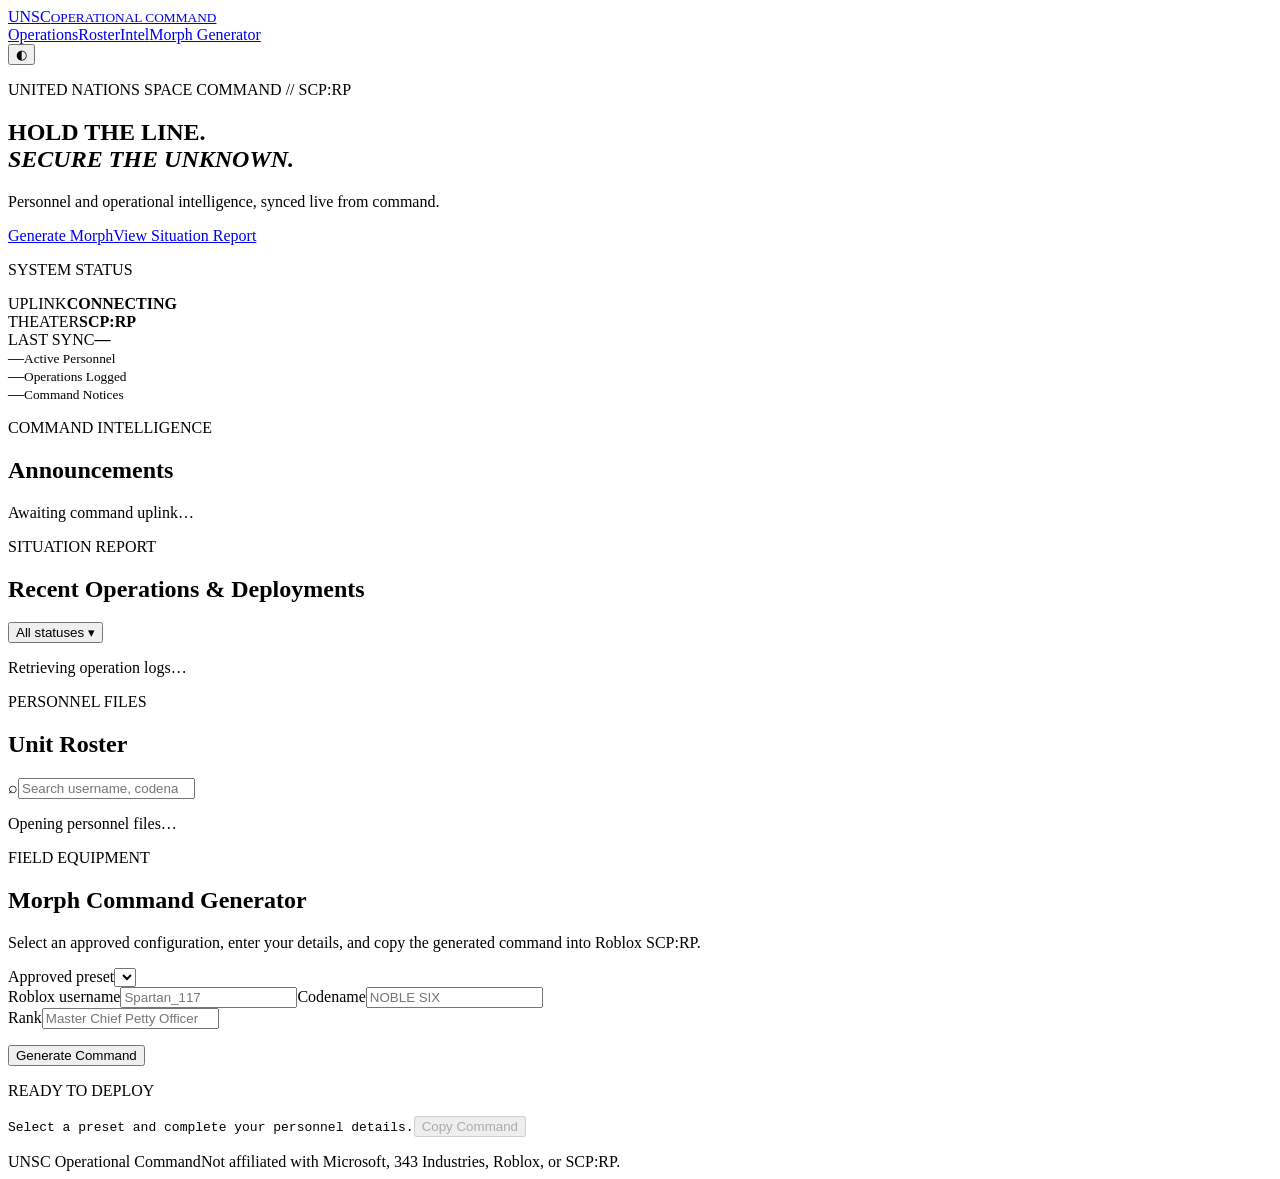
==== index.html @ 9083eefc "Create index.html" ====
<!doctype html>
<html lang="en">
<head>
  <meta charset="utf-8">
  <meta name="viewport" content="width=device-width, initial-scale=1">
  <meta name="description" content="UNSC faction operations portal for Roblox SCP:RP.">
  <title>UNSC // Operational Command</title>
  <link rel="preconnect" href="https://fonts.googleapis.com">
  <link rel="preconnect" href="https://fonts.gstatic.com" crossorigin>
  <link href="https://fonts.googleapis.com/css2?family=Barlow+Condensed:wght@500;600;700&family=Rajdhani:wght@400;500;600;700&display=swap" rel="stylesheet">
  <link rel="stylesheet" href="styles.css">
</head>
<body>
  <div class="scanlines"></div>
  <header class="topbar">
    <a class="brand" href="#top" aria-label="UNSC home"><span>UNSC</span><small>OPERATIONAL COMMAND</small></a>
    <nav aria-label="Primary"><a href="#operations">Operations</a><a href="#roster">Roster</a><a href="#announcements">Intel</a><a href="#morphs">Morph Generator</a></nav>
    <button id="themeButton" class="icon-button" title="Toggle contrast" aria-label="Toggle contrast">◐</button>
  </header>

  <main id="top">
    <section class="hero">
      <div class="hero-copy"><p class="eyebrow">UNITED NATIONS SPACE COMMAND // SCP:RP</p><h1>HOLD THE LINE.<br><em>SECURE THE UNKNOWN.</em></h1><p id="heroMessage">Personnel and operational intelligence, synced live from command.</p><div class="hero-actions"><a class="button primary" href="#morphs">Generate Morph</a><a class="button ghost" href="#operations">View Situation Report</a></div></div>
      <div class="status-panel"><p class="panel-label">SYSTEM STATUS</p><div class="status-row"><span class="pulse"></span><span>UPLINK</span><strong id="syncStatus">CONNECTING</strong></div><div class="status-row"><span class="indicator"></span><span>THEATER</span><strong id="theater">SCP:RP</strong></div><div class="status-row"><span class="indicator"></span><span>LAST SYNC</span><strong id="lastSync">—</strong></div></div>
    </section>

    <section class="metrics" aria-label="Force metrics"><article><span id="metricRoster">—</span><small>Active Personnel</small></article><article><span id="metricOperations">—</span><small>Operations Logged</small></article><article><span id="metricAnnouncements">—</span><small>Command Notices</small></article></section>

    <section id="announcements" class="section"><div class="section-heading"><p class="eyebrow">COMMAND INTELLIGENCE</p><h2>Announcements</h2></div><div id="announcementsGrid" class="announcement-grid"><p class="loading">Awaiting command uplink…</p></div></section>

    <section id="operations" class="section"><div class="section-heading row"><div><p class="eyebrow">SITUATION REPORT</p><h2>Recent Operations & Deployments</h2></div><button class="text-button" id="operationFilter">All statuses ▾</button></div><div id="operationsList" class="operations-list"><p class="loading">Retrieving operation logs…</p></div></section>

    <section id="roster" class="section"><div class="section-heading row"><div><p class="eyebrow">PERSONNEL FILES</p><h2>Unit Roster</h2></div><label class="search"><span>⌕</span><input id="rosterSearch" type="search" placeholder="Search username, codename, rank…"></label></div><div class="filter-row" id="unitFilters"></div><div id="rosterGrid" class="roster-grid"><p class="loading">Opening personnel files…</p></div></section>

    <section id="morphs" class="section morph-section"><div class="section-heading"><p class="eyebrow">FIELD EQUIPMENT</p><h2>Morph Command Generator</h2><p>Select an approved configuration, enter your details, and copy the generated command into Roblox SCP:RP.</p></div><div class="generator"><form id="morphForm"><label>Approved preset<select id="morphPreset" required></select></label><div class="form-grid"><label>Roblox username<input id="morphUsername" maxlength="20" required placeholder="Spartan_117"></label><label>Codename<input id="morphCodename" maxlength="32" required placeholder="NOBLE SIX"></label></div><label>Rank<input id="morphRank" maxlength="40" required placeholder="Master Chief Petty Officer"></label><p id="presetDescription" class="field-note"></p><button class="button primary" type="submit">Generate Command</button></form><aside class="command-output"><p class="panel-label">READY TO DEPLOY</p><code id="morphResult">Select a preset and complete your personnel details.</code><button id="copyMorph" class="button ghost" disabled>Copy Command</button><p id="copyFeedback" class="field-note" aria-live="polite"></p></aside></div></section>
  </main>
  <footer><span>UNSC Operational Command</span><span>Not affiliated with Microsoft, 343 Industries, Roblox, or SCP:RP.</span></footer>
  <template id="emptyState"><p class="empty">No records have been published yet. Command will update this section shortly.</p></template>
  <script src="app.js"></script>
</body>
</html>
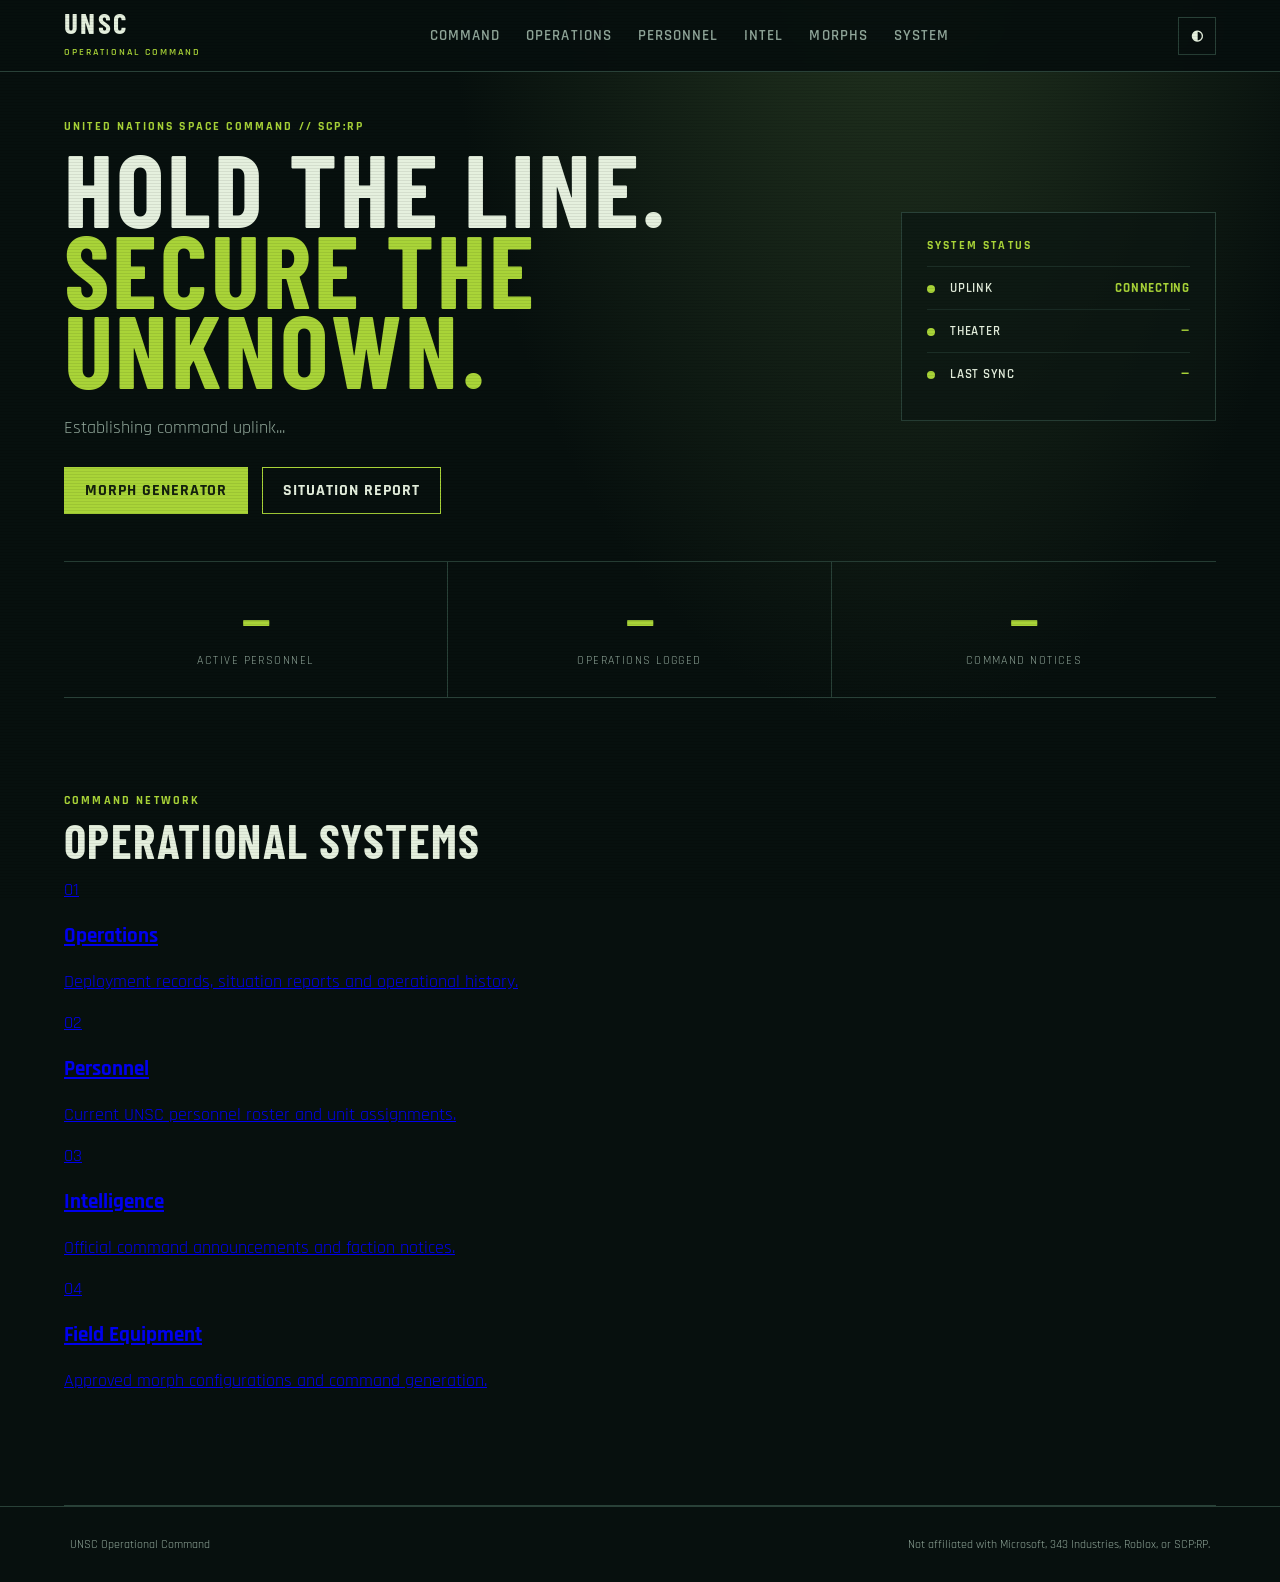
==== commit 346fa4a7: "Update index.html" ====
--- a/index.html
+++ b/index.html
@@ -3,39 +3,195 @@
 <head>
   <meta charset="utf-8">
   <meta name="viewport" content="width=device-width, initial-scale=1">
-  <meta name="description" content="UNSC faction operations portal for Roblox SCP:RP.">
-  <title>UNSC // Operational Command</title>
+
+  <meta
+    name="description"
+    content="UNSC faction command portal for SCP:RP."
+  >
+
+  <title>UNSC // Command Center</title>
+
   <link rel="preconnect" href="https://fonts.googleapis.com">
   <link rel="preconnect" href="https://fonts.gstatic.com" crossorigin>
-  <link href="https://fonts.googleapis.com/css2?family=Barlow+Condensed:wght@500;600;700&family=Rajdhani:wght@400;500;600;700&display=swap" rel="stylesheet">
+
+  <link
+    href="https://fonts.googleapis.com/css2?family=Barlow+Condensed:wght@500;600;700&family=Rajdhani:wght@400;500;600;700&display=swap"
+    rel="stylesheet"
+  >
+
   <link rel="stylesheet" href="styles.css">
 </head>
+
 <body>
-  <div class="scanlines"></div>
-  <header class="topbar">
-    <a class="brand" href="#top" aria-label="UNSC home"><span>UNSC</span><small>OPERATIONAL COMMAND</small></a>
-    <nav aria-label="Primary"><a href="#operations">Operations</a><a href="#roster">Roster</a><a href="#announcements">Intel</a><a href="#morphs">Morph Generator</a></nav>
-    <button id="themeButton" class="icon-button" title="Toggle contrast" aria-label="Toggle contrast">◐</button>
-  </header>
 
-  <main id="top">
-    <section class="hero">
-      <div class="hero-copy"><p class="eyebrow">UNITED NATIONS SPACE COMMAND // SCP:RP</p><h1>HOLD THE LINE.<br><em>SECURE THE UNKNOWN.</em></h1><p id="heroMessage">Personnel and operational intelligence, synced live from command.</p><div class="hero-actions"><a class="button primary" href="#morphs">Generate Morph</a><a class="button ghost" href="#operations">View Situation Report</a></div></div>
-      <div class="status-panel"><p class="panel-label">SYSTEM STATUS</p><div class="status-row"><span class="pulse"></span><span>UPLINK</span><strong id="syncStatus">CONNECTING</strong></div><div class="status-row"><span class="indicator"></span><span>THEATER</span><strong id="theater">SCP:RP</strong></div><div class="status-row"><span class="indicator"></span><span>LAST SYNC</span><strong id="lastSync">—</strong></div></div>
-    </section>
+<div class="scanlines"></div>
 
-    <section class="metrics" aria-label="Force metrics"><article><span id="metricRoster">—</span><small>Active Personnel</small></article><article><span id="metricOperations">—</span><small>Operations Logged</small></article><article><span id="metricAnnouncements">—</span><small>Command Notices</small></article></section>
+<header class="topbar">
 
-    <section id="announcements" class="section"><div class="section-heading"><p class="eyebrow">COMMAND INTELLIGENCE</p><h2>Announcements</h2></div><div id="announcementsGrid" class="announcement-grid"><p class="loading">Awaiting command uplink…</p></div></section>
+  <a class="brand" href="index.html">
+    <span id="siteName">UNSC</span>
+    <small>OPERATIONAL COMMAND</small>
+  </a>
 
-    <section id="operations" class="section"><div class="section-heading row"><div><p class="eyebrow">SITUATION REPORT</p><h2>Recent Operations & Deployments</h2></div><button class="text-button" id="operationFilter">All statuses ▾</button></div><div id="operationsList" class="operations-list"><p class="loading">Retrieving operation logs…</p></div></section>
+  <nav>
+    <a href="index.html">Command</a>
+    <a href="operations.html">Operations</a>
+    <a href="roster.html">Personnel</a>
+    <a href="announcements.html">Intel</a>
+    <a href="morphs.html">Morphs</a>
+    <a href="settings.html">System</a>
+  </nav>
 
-    <section id="roster" class="section"><div class="section-heading row"><div><p class="eyebrow">PERSONNEL FILES</p><h2>Unit Roster</h2></div><label class="search"><span>⌕</span><input id="rosterSearch" type="search" placeholder="Search username, codename, rank…"></label></div><div class="filter-row" id="unitFilters"></div><div id="rosterGrid" class="roster-grid"><p class="loading">Opening personnel files…</p></div></section>
+  <button
+    id="themeButton"
+    class="icon-button"
+    title="Toggle contrast"
+    aria-label="Toggle contrast"
+  >
+    ◐
+  </button>
 
-    <section id="morphs" class="section morph-section"><div class="section-heading"><p class="eyebrow">FIELD EQUIPMENT</p><h2>Morph Command Generator</h2><p>Select an approved configuration, enter your details, and copy the generated command into Roblox SCP:RP.</p></div><div class="generator"><form id="morphForm"><label>Approved preset<select id="morphPreset" required></select></label><div class="form-grid"><label>Roblox username<input id="morphUsername" maxlength="20" required placeholder="Spartan_117"></label><label>Codename<input id="morphCodename" maxlength="32" required placeholder="NOBLE SIX"></label></div><label>Rank<input id="morphRank" maxlength="40" required placeholder="Master Chief Petty Officer"></label><p id="presetDescription" class="field-note"></p><button class="button primary" type="submit">Generate Command</button></form><aside class="command-output"><p class="panel-label">READY TO DEPLOY</p><code id="morphResult">Select a preset and complete your personnel details.</code><button id="copyMorph" class="button ghost" disabled>Copy Command</button><p id="copyFeedback" class="field-note" aria-live="polite"></p></aside></div></section>
-  </main>
-  <footer><span>UNSC Operational Command</span><span>Not affiliated with Microsoft, 343 Industries, Roblox, or SCP:RP.</span></footer>
-  <template id="emptyState"><p class="empty">No records have been published yet. Command will update this section shortly.</p></template>
-  <script src="app.js"></script>
+</header>
+
+
+<main>
+
+<section class="hero">
+
+  <div class="hero-copy">
+
+    <p class="eyebrow">
+      UNITED NATIONS SPACE COMMAND // SCP:RP
+    </p>
+
+    <h1>
+      HOLD THE LINE.<br>
+      <em>SECURE THE UNKNOWN.</em>
+    </h1>
+
+    <p id="heroMessage">
+      Establishing command uplink...
+    </p>
+
+    <div class="hero-actions">
+      <a class="button primary" href="morphs.html">
+        Morph Generator
+      </a>
+
+      <a class="button ghost" href="operations.html">
+        Situation Report
+      </a>
+    </div>
+
+  </div>
+
+
+  <div class="status-panel">
+
+    <p class="panel-label">
+      SYSTEM STATUS
+    </p>
+
+    <div class="status-row">
+      <span class="pulse"></span>
+      <span>UPLINK</span>
+      <strong id="syncStatus">CONNECTING</strong>
+    </div>
+
+    <div class="status-row">
+      <span class="indicator"></span>
+      <span>THEATER</span>
+      <strong id="theater">—</strong>
+    </div>
+
+    <div class="status-row">
+      <span class="indicator"></span>
+      <span>LAST SYNC</span>
+      <strong id="lastSync">—</strong>
+    </div>
+
+  </div>
+
+</section>
+
+
+<section class="metrics">
+
+  <article>
+    <span id="metricRoster">—</span>
+    <small>Active Personnel</small>
+  </article>
+
+  <article>
+    <span id="metricOperations">—</span>
+    <small>Operations Logged</small>
+  </article>
+
+  <article>
+    <span id="metricAnnouncements">—</span>
+    <small>Command Notices</small>
+  </article>
+
+</section>
+
+
+<section class="section">
+
+  <div class="section-heading">
+    <p class="eyebrow">COMMAND NETWORK</p>
+    <h2>Operational Systems</h2>
+  </div>
+
+  <div class="dashboard-grid">
+
+    <a class="dashboard-card" href="operations.html">
+      <span class="card-number">01</span>
+      <h3>Operations</h3>
+      <p>
+        Deployment records, situation reports and operational history.
+      </p>
+    </a>
+
+    <a class="dashboard-card" href="roster.html">
+      <span class="card-number">02</span>
+      <h3>Personnel</h3>
+      <p>
+        Current UNSC personnel roster and unit assignments.
+      </p>
+    </a>
+
+    <a class="dashboard-card" href="announcements.html">
+      <span class="card-number">03</span>
+      <h3>Intelligence</h3>
+      <p>
+        Official command announcements and faction notices.
+      </p>
+    </a>
+
+    <a class="dashboard-card" href="morphs.html">
+      <span class="card-number">04</span>
+      <h3>Field Equipment</h3>
+      <p>
+        Approved morph configurations and command generation.
+      </p>
+    </a>
+
+  </div>
+
+</section>
+
+</main>
+
+
+<footer>
+  <span>UNSC Operational Command</span>
+  <span>
+    Not affiliated with Microsoft, 343 Industries, Roblox, or SCP:RP.
+  </span>
+</footer>
+
+
+<script src="app.js"></script>
+
 </body>
 </html>
--- a/styles.css
+++ b/styles.css
@@ -0,0 +1 @@
+:root{--bg:#07100e;--bg2:#0b1915;--panel:#10221d;--line:#294138;--ink:#e5f0de;--muted:#91a79a;--accent:#a9d438;--warning:#ffce6b;--danger:#ff886d;--font:'Rajdhani',sans-serif;--display:'Barlow Condensed',sans-serif}*{box-sizing:border-box}html{scroll-behavior:smooth}body{margin:0;background:radial-gradient(ellipse at 70% -10%,#253721 0%,transparent 36%),var(--bg);color:var(--ink);font-family:var(--font);font-size:18px}.scanlines{position:fixed;inset:0;pointer-events:none;opacity:.15;background:repeating-linear-gradient(0deg,transparent,transparent 2px,#000 3px);z-index:3}.topbar{height:72px;border-bottom:1px solid var(--line);display:flex;align-items:center;justify-content:space-between;padding:0 clamp(22px,5vw,90px);position:sticky;top:0;z-index:2;background:#07100eee;backdrop-filter:blur(12px)}.brand{color:var(--ink);text-decoration:none;font-family:var(--display);font-weight:700;letter-spacing:.08em;font-size:29px;line-height:.7}.brand span{display:block}.brand small{font:600 10px var(--font);letter-spacing:.2em;color:var(--accent)}nav{display:flex;gap:26px}nav a{color:var(--muted);text-decoration:none;font-weight:600;font-size:15px;text-transform:uppercase;letter-spacing:.07em}nav a:hover{color:var(--accent)}.icon-button,.text-button{color:var(--ink);background:transparent;border:1px solid var(--line);font:600 14px var(--font);padding:9px 12px;cursor:pointer}.icon-button:hover,.text-button:hover{border-color:var(--accent);color:var(--accent)}main{max-width:1320px;margin:auto;padding:0 clamp(22px,5vw,90px)}.hero{min-height:490px;display:flex;gap:55px;align-items:center;justify-content:space-between;border-bottom:1px solid var(--line)}.hero-copy{max-width:780px}.eyebrow,.panel-label{color:var(--accent);font-size:12px;letter-spacing:.18em;font-weight:700;margin:0 0 13px;text-transform:uppercase}.hero h1,h2{font-family:var(--display);letter-spacing:.03em;text-transform:uppercase}.hero h1{font-size:clamp(56px,8vw,104px);line-height:.79;margin:0 0 27px}.hero h1 em{color:var(--accent);font-style:normal}.hero-copy>p:not(.eyebrow){color:var(--muted);max-width:540px;margin:0 0 28px}.hero-actions{display:flex;gap:14px;flex-wrap:wrap}.button{display:inline-block;text-decoration:none;border:1px solid var(--accent);padding:12px 20px;cursor:pointer;font:700 16px var(--font);letter-spacing:.06em;text-transform:uppercase}.primary{color:#14200d;background:var(--accent)}.primary:hover{background:#c3e95a}.ghost{color:var(--ink);background:transparent}.ghost:hover{background:#ffffff0b}.status-panel{border:1px solid var(--line);background:#0b1713bb;padding:25px;width:315px;flex:none}.status-row{display:grid;grid-template-columns:14px 1fr auto;gap:9px;border-top:1px solid #29413888;padding:13px 0;font-size:13px;font-weight:600;letter-spacing:.06em}.status-row strong{font-weight:700;color:var(--accent)}.pulse,.indicator{width:8px;height:8px;border-radius:50%;background:var(--accent);margin-top:5px}.pulse{box-shadow:0 0 0 0 #a9d43899;animation:pulse 2s infinite}@keyframes pulse{70%{box-shadow:0 0 0 8px transparent}100%{box-shadow:0 0 0 0 transparent}}.metrics{display:grid;grid-template-columns:repeat(3,1fr);border-bottom:1px solid var(--line)}.metrics article{padding:27px 0;border-right:1px solid var(--line);text-align:center}.metrics article:last-child{border:0}.metrics span{display:block;font:700 48px var(--display);color:var(--accent)}.metrics small{color:var(--muted);text-transform:uppercase;font-size:12px;letter-spacing:.12em}.section{padding:95px 0;border-bottom:1px solid var(--line)}.section-heading h2{font-size:47px;line-height:.85;margin:0 0 17px}.section-heading>p:last-child{max-width:750px;color:var(--muted);margin:0}.row{display:flex;justify-content:space-between;align-items:end;gap:20px}.announcement-grid{display:grid;grid-template-columns:repeat(3,1fr);gap:16px}.announcement{border:1px solid var(--line);background:linear-gradient(145deg,#10221d,#0c1713);padding:23px;min-height:220px}.announcement.pinned{border-top:3px solid var(--accent)}.tag{display:inline-block;color:var(--accent);border:1px solid #86ab3199;padding:2px 7px;text-transform:uppercase;font-size:11px;font-weight:700;letter-spacing:.1em}.announcement h3{font:600 28px var(--display);text-transform:uppercase;line-height:.95;margin:14px 0}.announcement p{font-size:15px;line-height:1.35;color:var(--muted);margin:0}.announcement footer{padding:15px 0 0;color:var(--muted);font-size:12px;text-transform:uppercase}.operations-list{border-top:1px solid var(--line)}.operation{display:grid;grid-template-columns:130px 1.2fr .8fr .8fr auto;gap:20px;padding:21px 6px;border-bottom:1px solid var(--line);align-items:center}.operation .date{color:var(--accent);font-size:14px;font-weight:700}.operation h3{font:600 26px var(--display);margin:0;line-height:.95;text-transform:uppercase}.operation small,.operation p{display:block;color:var(--muted);font-size:14px;margin:5px 0 0}.status{font-size:12px;letter-spacing:.1em;text-transform:uppercase;font-weight:700}.status.completed{color:var(--accent)}.status.active{color:var(--warning)}.status.cancelled{color:var(--danger)}.search{display:flex;align-items:center;border:1px solid var(--line);padding:0 10px;color:var(--accent);gap:7px}.search input,select,input{font:500 16px var(--font);color:var(--ink);background:#0b1713;border:1px solid var(--line);padding:10px;outline:none}.search input{border:0;padding:8px 0;width:260px}.search input:focus,input:focus,select:focus{border-color:var(--accent)}.filter-row{display:flex;gap:8px;flex-wrap:wrap;margin:26px 0}.filter-row button{border:1px solid var(--line);background:transparent;color:var(--muted);padding:7px 12px;cursor:pointer;font:600 13px var(--font);text-transform:uppercase}.filter-row button.active,.filter-row button:hover{border-color:var(--accent);color:var(--accent)}.roster-grid{display:grid;grid-template-columns:repeat(4,1fr);gap:13px}.roster{border:1px solid var(--line);background:#0c1814;padding:18px}.roster .initial{width:37px;height:37px;display:grid;place-items:center;background:#263a2c;color:var(--accent);font-weight:700;float:right}.roster h3{font:600 25px var(--display);text-transform:uppercase;margin:0;line-height:.9}.roster p{margin:8px 0 18px;color:var(--accent);font-size:13px;letter-spacing:.06em}.roster footer{border-top:1px solid var(--line);padding-top:10px;color:var(--muted);font-size:13px}.morph-section{border-bottom:0}.generator{display:grid;grid-template-columns:1.1fr .9fr;gap:16px}.generator form,.command-output{border:1px solid var(--line);background:#0c1814;padding:25px}.generator label{font-size:13px;text-transform:uppercase;letter-spacing:.09em;display:block;margin-bottom:15px;color:var(--muted)}.generator select,.generator input{display:block;width:100%;margin-top:6px}.form-grid{display:grid;grid-template-columns:1fr 1fr;gap:14px}.field-note{color:var(--muted);font-size:14px;min-height:22px}.command-output code{display:block;white-space:pre-wrap;word-break:break-word;min-height:146px;padding:16px;background:#07100e;border-left:3px solid var(--accent);color:#d9eebc;font:14px ui-monospace,monospace;margin:15px 0}body.high-contrast{--bg:#000;--bg2:#000;--panel:#070707;--line:#7a7a7a;--ink:#fff;--muted:#ddd;--accent:#e6ff38}footer{display:flex;justify-content:space-between;padding:30px max(22px,calc((100vw - 1140px)/2));font-size:12px;color:var(--muted);border-top:1px solid var(--line)}.loading,.empty{color:var(--muted);grid-column:1/-1;padding:20px;text-align:center}@media(max-width:850px){nav{display:none}.hero{padding:65px 0;min-height:0;align-items:start;flex-direction:column}.status-panel{width:100%}.announcement-grid{grid-template-columns:1fr}.roster-grid{grid-template-columns:repeat(2,1fr)}.operation{grid-template-columns:100px 1fr}.operation>p{display:none}.generator{grid-template-columns:1fr}}@media(max-width:520px){.metrics span{font-size:37px}.metrics small{font-size:10px}.section{padding:65px 0}.roster-grid{grid-template-columns:1fr}.operation{gap:12px}.form-grid{grid-template-columns:1fr}.row{display:block}.search{margin-top:15px}.search input{width:100%}footer{display:block}footer span{display:block;margin-bottom:8px}}
